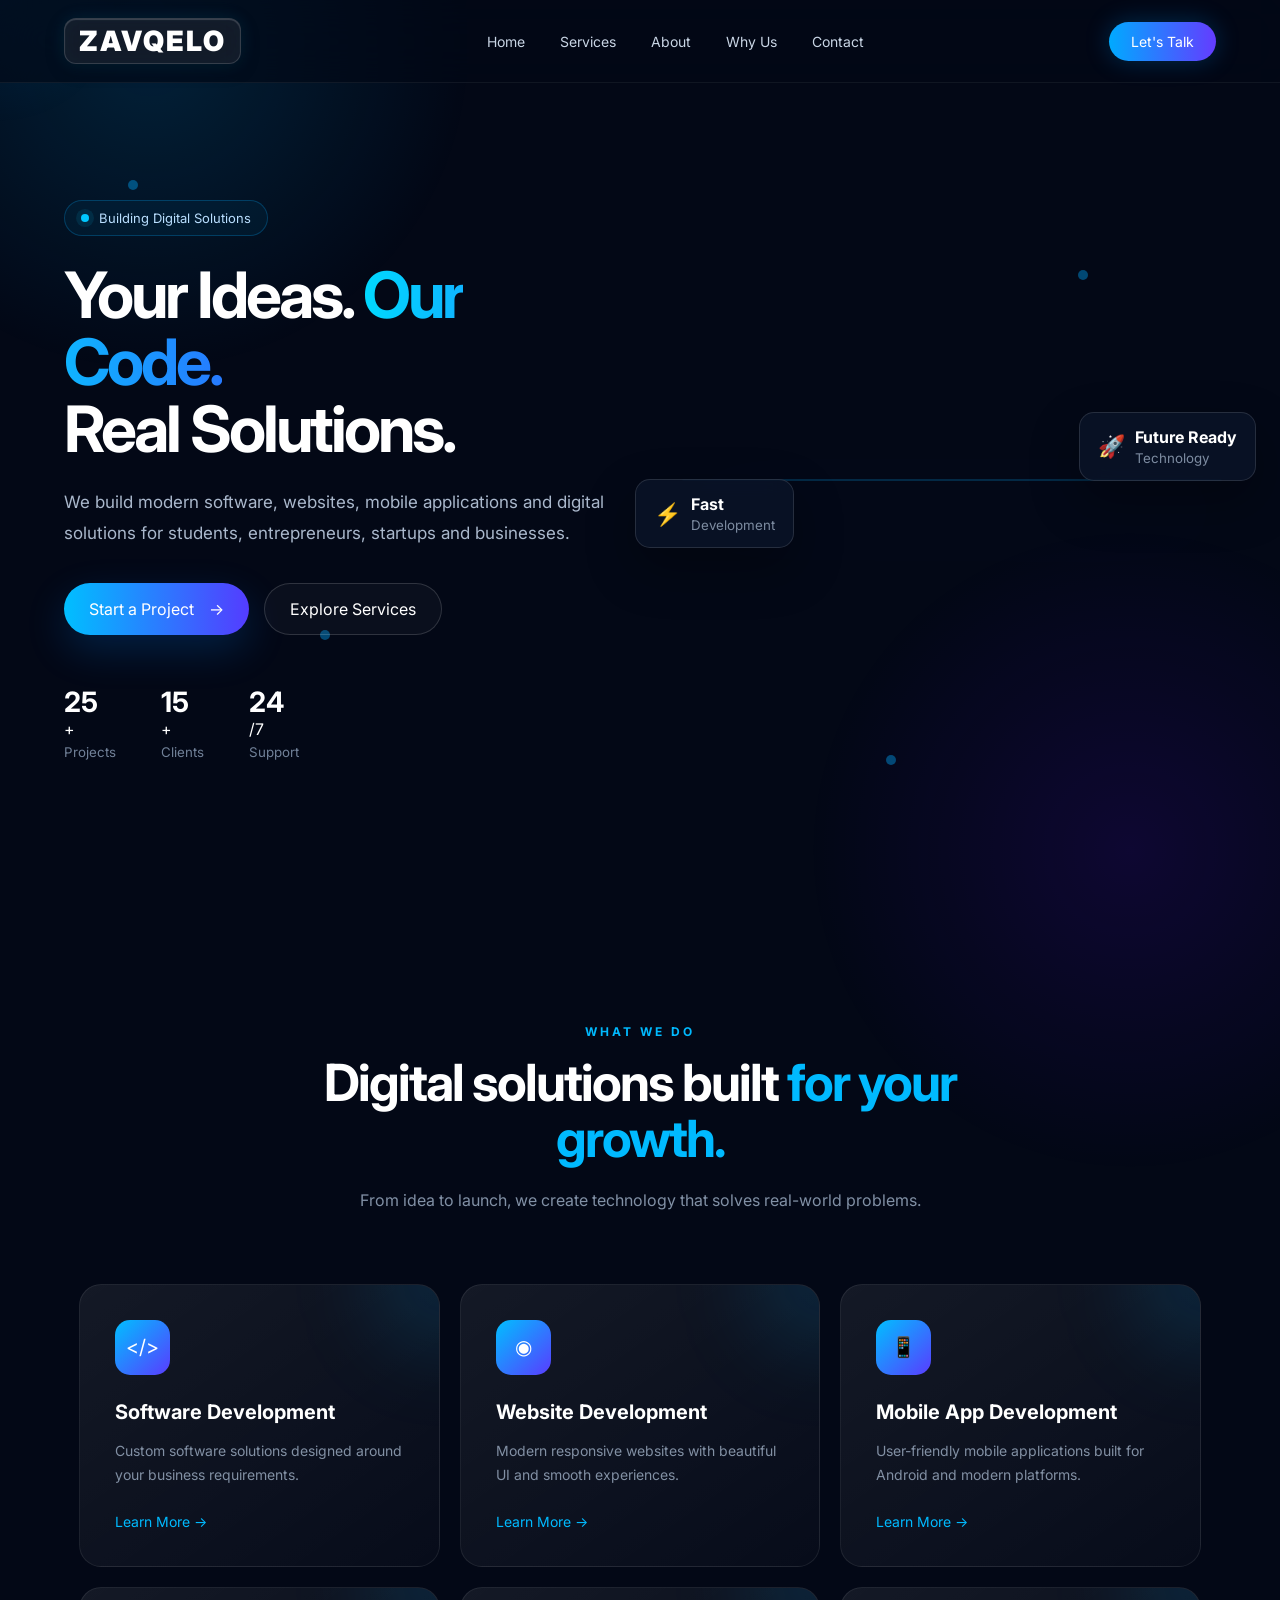
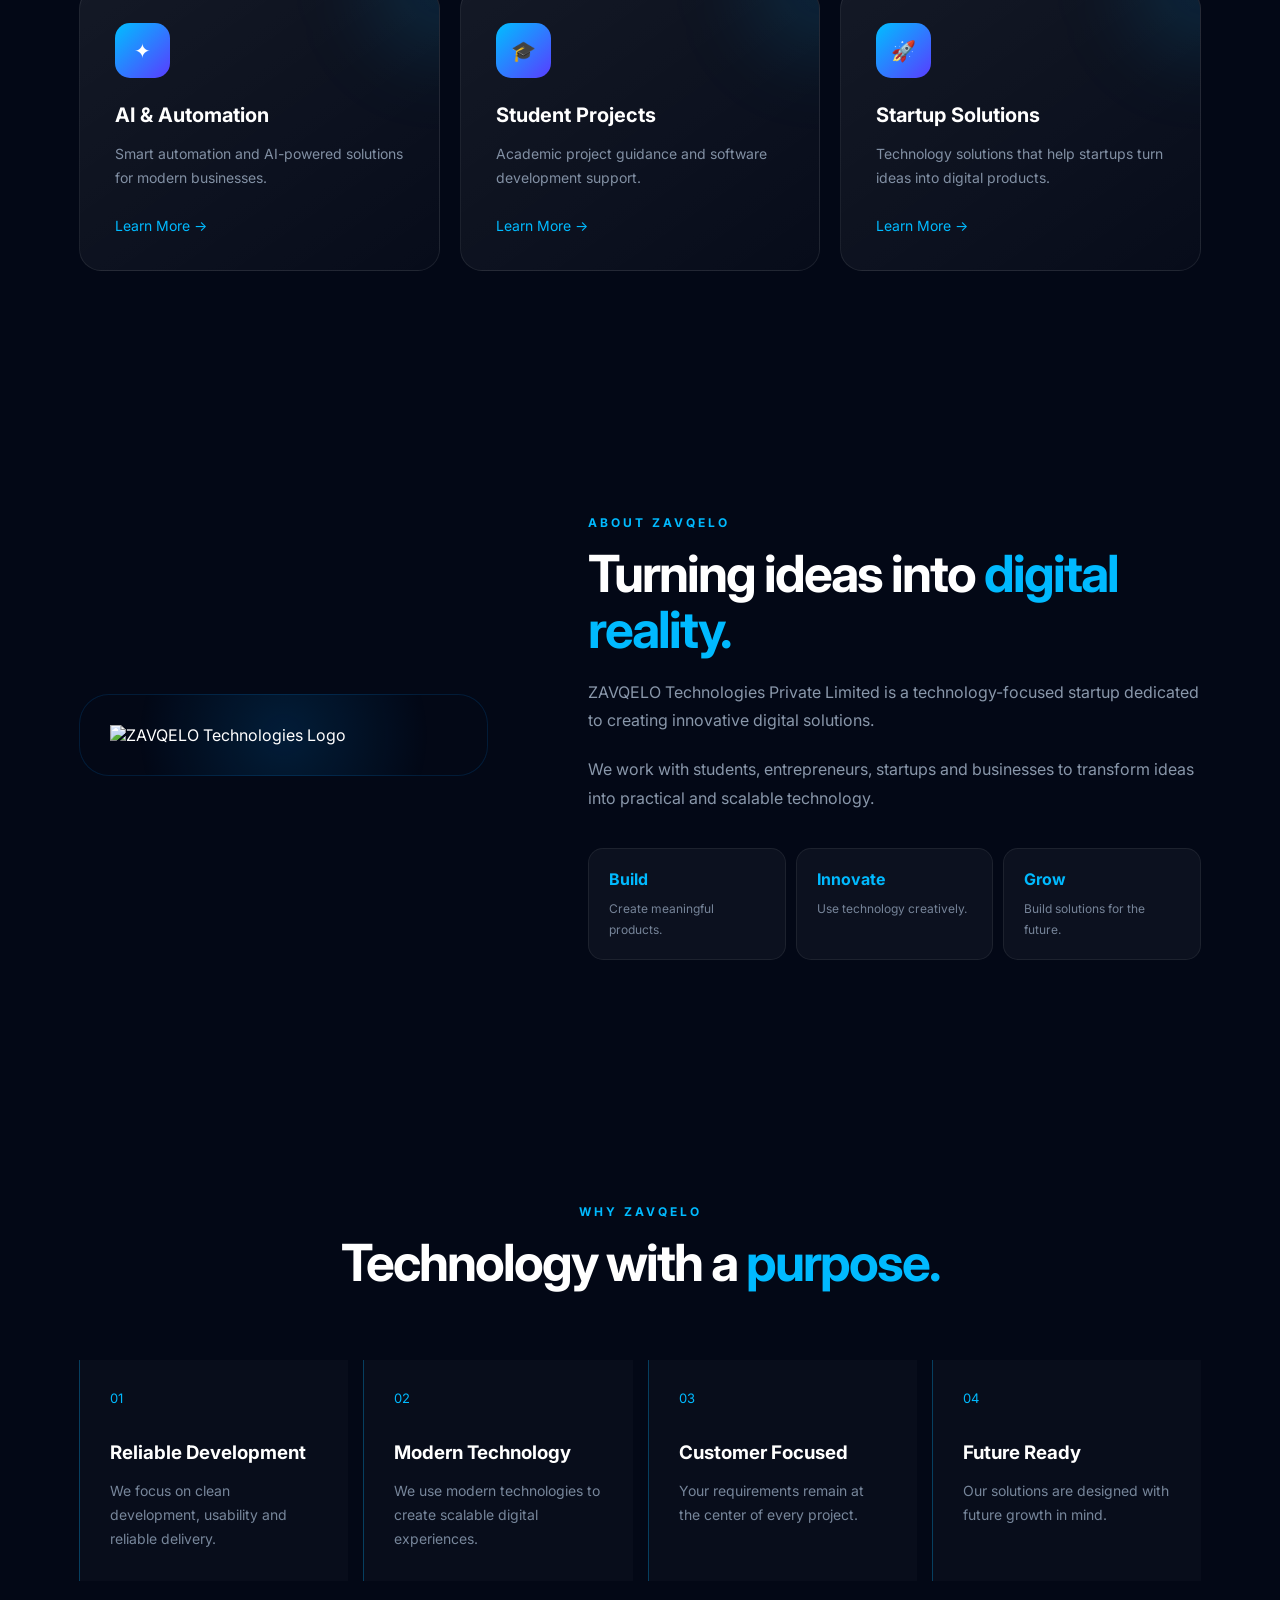
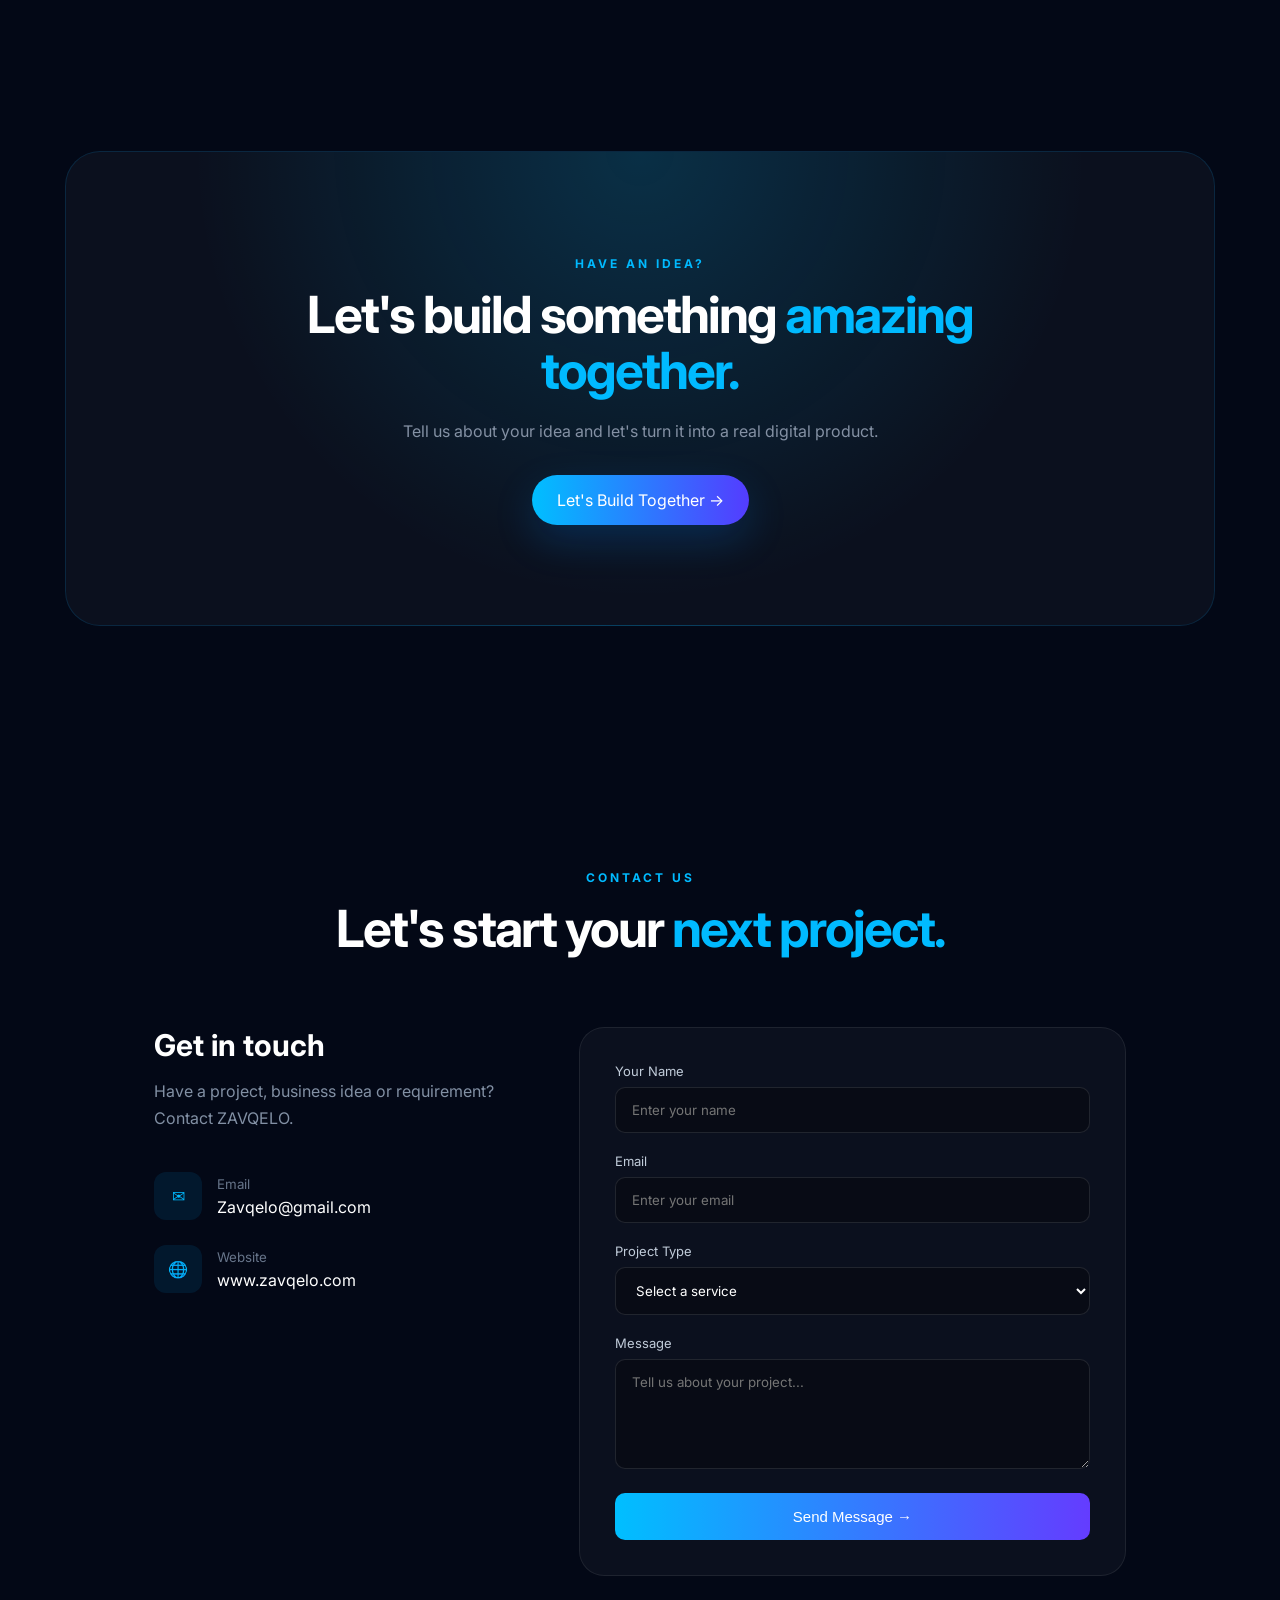
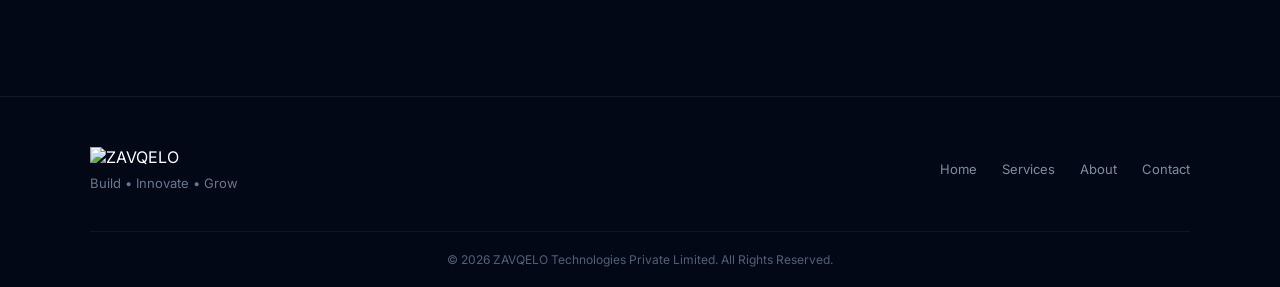
==== index.html @ 928e264f "Rename Iindex.html to index.html" ====
<!DOCTYPE html>
<html lang="en">

<head>
    <meta charset="UTF-8">

    <meta name="viewport"
        content="width=device-width, initial-scale=1.0">

    <meta name="description"
        content="ZAVQELO Technologies Private Limited - Build, Innovate, Grow">

    <title>ZAVQELO Technologies | Build • Innovate • Grow</title>

    <link rel="stylesheet" href="style.css">

    <link rel="preconnect"
        href="https://fonts.googleapis.com">

    <link rel="preconnect"
        href="https://fonts.gstatic.com" crossorigin>

    <link href="https://fonts.googleapis.com/css2?family=Inter:wght@400;500;600;700;800&display=swap"
        rel="stylesheet">

        
</head>

<body>

    <!-- Cursor Glow -->
    <div class="cursor-glow"></div>

    <!-- Background -->
    <div class="background-shapes">
        <span></span>
        <span></span>
        <span></span>
        <span></span>
    </div>


    <!-- NAVBAR -->

    <header class="navbar">

        <div class="nav-container">

         <h1 class="zavqelo-glass">ZAVQELO</h1>

            <nav id="navMenu">

                <a href="#home">Home</a>
                <a href="#services">Services</a>
                <a href="#about">About</a>
                <a href="#why-us">Why Us</a>
                <a href="#contact">Contact</a>

            </nav>

            <a href="#contact" class="nav-button">
                Let's Talk
            </a>

            <button class="menu-button" id="menuButton">
                ☰
            </button>

        </div>

    </header>


    <!-- HERO -->

    <section class="hero" id="home">

        <div class="hero-container">

            <div class="hero-content reveal">

                <div class="badge">
                    <span class="pulse-dot"></span>
                    Building Digital Solutions
                </div>
                

                <h1>
                    Your Ideas.
                    <span>Our Code.</span>
                    <br>
                    Real Solutions.
                </h1>

                <p class="hero-description">

                    We build modern software, websites,
                    mobile applications and digital solutions
                    for students, entrepreneurs, startups
                    and businesses.

                </p>

                <div class="hero-buttons">

                    <a href="#contact" class="primary-button">
                        Start a Project
                        <span>→</span>
                    </a>

                    <a href="#services" class="secondary-button">
                        Explore Services
                    </a>

                </div>

                <div class="hero-stats">

                    <div>
                        <strong class="counter" data-target="25">0</strong>+
                        <small>Projects</small>
                    </div>

                    <div>
                        <strong class="counter" data-target="15">0</strong>+
                        <small>Clients</small>
                    </div>

                    <div>
                        <strong class="counter" data-target="24">0</strong>/7
                        <small>Support</small>
                    </div>

                </div>

            </div>


            <div class="hero-visual reveal">

                <div class="visual-glow"></div>

                <div class="hero-image-card">

                    

                </div>

                <div class="floating-card card-one">

                    <span>⚡</span>

                    <div>
                        <strong>Fast</strong>
                        <small>Development</small>
                    </div>

                </div>


                <div class="floating-card card-two">

                    <span>🚀</span>

                    <div>
                        <strong>Future Ready</strong>
                        <small>Technology</small>
                    </div>

                </div>

            </div>

        </div>

    </section>


    <!-- SERVICES -->

    <section class="section" id="services">

        <div class="section-heading reveal">

            <span class="section-label">
                WHAT WE DO
            </span>

            <h2>
                Digital solutions built
                <span>for your growth.</span>
            </h2>

            <p>
                From idea to launch, we create technology
                that solves real-world problems.
            </p>

        </div>


        <div class="services-grid">

            <div class="service-card reveal">

                <div class="service-icon">
                    &lt;/&gt;
                </div>

                <h3>Software Development</h3>

                <p>
                    Custom software solutions designed
                    around your business requirements.
                </p>

                <a href="#contact">Learn More →</a>

            </div>


            <div class="service-card reveal">

                <div class="service-icon">
                    ◉
                </div>

                <h3>Website Development</h3>

                <p>
                    Modern responsive websites with
                    beautiful UI and smooth experiences.
                </p>

                <a href="#contact">Learn More →</a>

            </div>


            <div class="service-card reveal">

                <div class="service-icon">
                    📱
                </div>

                <h3>Mobile App Development</h3>

                <p>
                    User-friendly mobile applications
                    built for Android and modern platforms.
                </p>

                <a href="#contact">Learn More →</a>

            </div>


            <div class="service-card reveal">

                <div class="service-icon">
                    ✦
                </div>

                <h3>AI & Automation</h3>

                <p>
                    Smart automation and AI-powered
                    solutions for modern businesses.
                </p>

                <a href="#contact">Learn More →</a>

            </div>


            <div class="service-card reveal">

                <div class="service-icon">
                    🎓
                </div>

                <h3>Student Projects</h3>

                <p>
                    Academic project guidance and
                    software development support.
                </p>

                <a href="#contact">Learn More →</a>

            </div>


            <div class="service-card reveal">

                <div class="service-icon">
                    🚀
                </div>

                <h3>Startup Solutions</h3>

                <p>
                    Technology solutions that help startups
                    turn ideas into digital products.
                </p>

                <a href="#contact">Learn More →</a>

            </div>

        </div>

    </section>


    <!-- ABOUT -->

    <section class="about section" id="about">

        <div class="about-image reveal">

            <div class="about-image-wrapper">

                <img src="C:\Users\Gopi Saran\Desktop\ZAVQELO\images\Zavqelo.png"
                    alt="ZAVQELO Technologies Logo">

            </div>

        </div>


        <div class="about-content reveal">

            <span class="section-label">
                ABOUT ZAVQELO
            </span>

            <h2>
                Turning ideas into
                <span>digital reality.</span>
            </h2>

            <p>
                ZAVQELO Technologies Private Limited is a
                technology-focused startup dedicated to
                creating innovative digital solutions.
            </p>

            <p>
                We work with students, entrepreneurs,
                startups and businesses to transform ideas
                into practical and scalable technology.
            </p>


            <div class="mission-box">

                <div>
                    <strong>Build</strong>
                    <span>Create meaningful products.</span>
                </div>

                <div>
                    <strong>Innovate</strong>
                    <span>Use technology creatively.</span>
                </div>

                <div>
                    <strong>Grow</strong>
                    <span>Build solutions for the future.</span>
                </div>

            </div>

        </div>

    </section>


    <!-- WHY US -->

    <section class="section why-section" id="why-us">

        <div class="section-heading reveal">

            <span class="section-label">
                WHY ZAVQELO
            </span>

            <h2>
                Technology with a
                <span>purpose.</span>
            </h2>

        </div>


        <div class="why-grid">

            <div class="why-card reveal">

                <div class="why-number">
                    01
                </div>

                <h3>Reliable Development</h3>

                <p>
                    We focus on clean development,
                    usability and reliable delivery.
                </p>

            </div>


            <div class="why-card reveal">

                <div class="why-number">
                    02
                </div>

                <h3>Modern Technology</h3>

                <p>
                    We use modern technologies to create
                    scalable digital experiences.
                </p>

            </div>


            <div class="why-card reveal">

                <div class="why-number">
                    03
                </div>

                <h3>Customer Focused</h3>

                <p>
                    Your requirements remain at the
                    center of every project.
                </p>

            </div>


            <div class="why-card reveal">

                <div class="why-number">
                    04
                </div>

                <h3>Future Ready</h3>

                <p>
                    Our solutions are designed with
                    future growth in mind.
                </p>

            </div>

        </div>

    </section>


    <!-- CTA -->

    <section class="cta-section">

        <div class="cta-content reveal">

            <span class="section-label">
                HAVE AN IDEA?
            </span>

            <h2>
                Let's build something
                <span>amazing together.</span>
            </h2>

            <p>
                Tell us about your idea and let's turn it
                into a real digital product.
            </p>

            <a href="#contact" class="primary-button">
                Let's Build Together →
            </a>

        </div>

    </section>


    <!-- CONTACT -->

    <section class="contact section" id="contact">

        <div class="section-heading reveal">

            <span class="section-label">
                CONTACT US
            </span>

            <h2>
                Let's start your
                <span>next project.</span>
            </h2>

        </div>


        <div class="contact-container">

            <div class="contact-info reveal">

                <h3>
                    Get in touch
                </h3>

                <p>
                    Have a project, business idea or
                    requirement? Contact ZAVQELO.
                </p>


                <div class="contact-item">

                    <div class="contact-icon">
                        ✉
                    </div>

                    <div>
                        <small>Email</small>

                        <a href="mailto:Zavqelo@gmail.com">
                            Zavqelo@gmail.com
                        </a>
                    </div>

                </div>


                <div class="contact-item">

                    <div class="contact-icon">
                        🌐
                    </div>

                    <div>
                        <small>Website</small>

                        <span>
                            www.zavqelo.com
                        </span>
                    </div>

                </div>

            </div>


            <form class="contact-form reveal"
                id="contactForm">

                <div class="input-group">

                    <label>Your Name</label>

                    <input type="text"
                        id="name"
                        placeholder="Enter your name"
                        required>

                </div>


                <div class="input-group">

                    <label>Email</label>

                    <input type="email"
                        id="email"
                        placeholder="Enter your email"
                        required>

                </div>


                <div class="input-group">

                    <label>Project Type</label>

                    <select id="project">

                        <option value="">
                            Select a service
                        </option>

                        <option>
                            Website Development
                        </option>

                        <option>
                            Software Development
                        </option>

                        <option>
                            Mobile App
                        </option>

                        <option>
                            AI & Automation
                        </option>

                        <option>
                            Student Project
                        </option>

                        <option>
                            Startup Solution
                        </option>

                    </select>

                </div>


                <div class="input-group">

                    <label>Message</label>

                    <textarea id="message"
                        rows="5"
                        placeholder="Tell us about your project..."
                        required></textarea>

                </div>


                <button type="submit"
                    class="submit-button">

                    Send Message →

                </button>

            </form>

        </div>

    </section>


    <!-- FOOTER -->

    <footer>

        <div class="footer-container">

            <div class="footer-brand">

                <img src="C:\Users\Gopi Saran\Desktop\ZAVQELO\images\Zavqelo.png"
                    alt="ZAVQELO">

                <p>
                    Build • Innovate • Grow
                </p>

            </div>


            <div class="footer-links">

                <a href="#home">Home</a>
                <a href="#services">Services</a>
                <a href="#about">About</a>
                <a href="#contact">Contact</a>

            </div>

        </div>


        <div class="footer-bottom">

            <p>
                © 2026 ZAVQELO Technologies Private Limited.
                All Rights Reserved.
            </p>

        </div>

    </footer>
    


    <!-- JavaScript -->

    <script src="script.js"></script>

</body>

</html>
---- style.css ----
* {
    margin: 0;
    padding: 0;
    box-sizing: border-box;
}

html {
    scroll-behavior: smooth;
}

body {
    font-family: "Inter", sans-serif;
    background: #030816;
    color: white;
    overflow-x: hidden;
}


/* =========================
   BACKGROUND
========================= */

body::before {
    content: "";
    position: fixed;
    width: 700px;
    height: 700px;

    background: radial-gradient(
        circle,
        rgba(0, 174, 255, 0.15),
        transparent 65%
    );

    top: -300px;
    left: -200px;

    z-index: -2;
}

body::after {
    content: "";
    position: fixed;
    width: 700px;
    height: 700px;

    background: radial-gradient(
        circle,
        rgba(98, 0, 255, 0.12),
        transparent 65%
    );

    bottom: -300px;
    right: -200px;

    z-index: -2;
}


.background-shapes span {
    position: fixed;

    width: 10px;
    height: 10px;

    border-radius: 50%;

    background: #00aaff;

    opacity: 0.4;

    animation: floating 10s infinite ease-in-out;

    z-index: -1;
}

.background-shapes span:nth-child(1) {
    top: 20%;
    left: 10%;
}

.background-shapes span:nth-child(2) {
    top: 70%;
    left: 25%;

    animation-delay: 2s;
}

.background-shapes span:nth-child(3) {
    top: 30%;
    right: 15%;

    animation-delay: 4s;
}

.background-shapes span:nth-child(4) {
    bottom: 15%;
    right: 30%;

    animation-delay: 6s;
}

@keyframes floating {

    0%, 100% {
        transform: translateY(0);
    }

    50% {
        transform: translateY(-50px);
    }
}


/* =========================
   CURSOR
========================= */

.cursor-glow {
    position: fixed;

    width: 250px;
    height: 250px;

    border-radius: 50%;

    background: radial-gradient(
        circle,
        rgba(0, 157, 255, 0.08),
        transparent 70%
    );

    pointer-events: none;

    transform: translate(-50%, -50%);

    z-index: 0;
}


/* =========================
   NAVBAR
========================= */

.navbar {
    position: fixed;

    width: 100%;

    top: 0;
    left: 0;

    z-index: 1000;

    padding: 18px 5%;

    background: rgba(3, 8, 22, 0.65);

    backdrop-filter: blur(20px);

    border-bottom: 1px solid rgba(255,255,255,0.06);
}

.nav-container {
    max-width: 1250px;

    margin: auto;

    display: flex;

    align-items: center;

    justify-content: space-between;
}

.logo-area img {
    width: 150px;

    height: auto;

    object-fit: contain;
}

nav {
    display: flex;

    gap: 35px;
}

nav a {
    color: #c9d5e5;

    text-decoration: none;

    font-size: 14px;

    transition: 0.3s;
}

nav a:hover {
    color: #00aaff;
}


.nav-button {
    text-decoration: none;

    color: white;

    padding: 11px 22px;

    border-radius: 30px;

    background: linear-gradient(
        90deg,
        #00aaff,
        #643cff
    );

    font-size: 14px;

    box-shadow:
        0 0 25px rgba(0,150,255,0.25);

    transition: 0.3s;
}

.nav-button:hover {
    transform: translateY(-3px);
    box-shadow:
        0 10px 30px rgba(0,150,255,0.4);
}

.menu-button {
    display: none;

    background: transparent;

    border: none;

    color: white;

    font-size: 25px;

    cursor: pointer;
}


/* =========================
   HERO
========================= */

.hero {
    min-height: 100vh;

    display: flex;

    align-items: center;

    padding: 140px 5% 80px;
}

.hero-container {
    max-width: 1250px;

    width: 100%;

    margin: auto;

    display: grid;

    grid-template-columns: 1fr 1fr;

    align-items: center;

    gap: 70px;
}

.badge {
    display: inline-flex;

    align-items: center;

    gap: 10px;

    padding: 9px 16px;

    border: 1px solid rgba(0,170,255,0.25);

    border-radius: 50px;

    background: rgba(0,170,255,0.05);

    color: #b9dfff;

    font-size: 13px;

    margin-bottom: 25px;
}

.pulse-dot {
    width: 8px;
    height: 8px;

    background: #00c8ff;

    border-radius: 50%;

    box-shadow:
        0 0 0 5px rgba(0,200,255,0.1);

    animation: pulse 2s infinite;
}

@keyframes pulse {

    50% {
        box-shadow:
            0 0 0 10px rgba(0,200,255,0);
    }
}

.hero h1 {
    font-size: clamp(45px, 5vw, 75px);

    line-height: 1.05;

    letter-spacing: -3px;

    margin-bottom: 25px;
}

.hero h1 span {
    background: linear-gradient(
        90deg,
        #00d9ff,
        #267aff,
        #9a3cff
    );

    -webkit-background-clip: text;

    -webkit-text-fill-color: transparent;

    background-size: 200%;

    animation: gradientMove 5s infinite linear;
}

@keyframes gradientMove {

    0% {
        background-position: 0%;
    }

    100% {
        background-position: 200%;
    }
}

.hero-description {
    max-width: 650px;

    color: #aab8cc;

    font-size: 17px;

    line-height: 1.8;

    margin-bottom: 35px;
}


/* BUTTONS */

.hero-buttons {
    display: flex;

    gap: 15px;

    flex-wrap: wrap;
}

.primary-button {
    display: inline-flex;

    align-items: center;

    gap: 15px;

    text-decoration: none;

    color: white;

    padding: 15px 25px;

    border-radius: 50px;

    background: linear-gradient(
        90deg,
        #00bfff,
        #543cff
    );

    transition: 0.3s;

    box-shadow:
        0 15px 40px rgba(0,130,255,0.2);
}

.primary-button:hover {
    transform: translateY(-4px);

    box-shadow:
        0 20px 50px rgba(0,130,255,0.4);
}

.secondary-button {
    display: inline-flex;

    align-items: center;

    padding: 15px 25px;

    border-radius: 50px;

    text-decoration: none;

    color: white;

    border: 1px solid rgba(255,255,255,0.15);

    background: rgba(255,255,255,0.03);

    transition: 0.3s;
}

.secondary-button:hover {
    background: rgba(255,255,255,0.08);
}


/* STATS */

.hero-stats {
    display: flex;

    gap: 45px;

    margin-top: 50px;
}

.hero-stats div {
    display: flex;

    flex-direction: column;
}

.hero-stats strong {
    font-size: 28px;

    color: white;
}

.hero-stats small {
    color: #718198;

    margin-top: 5px;
}


/* HERO IMAGE */

.hero-visual {
    position: relative;

    display: flex;

    justify-content: center;

    align-items: center;
}

.hero-image-card {
    position: relative;

    width: 100%;

    border-radius: 25px;

    overflow: hidden;

    border: 1px solid rgba(0,170,255,0.2);

    box-shadow:
        0 30px 100px rgba(0,90,255,0.25);

    transform: perspective(1000px)
        rotateY(-5deg);

    transition: 0.5s;
}

.hero-image-card:hover {
    transform: perspective(1000px)
        rotateY(0deg)
        translateY(-10px);
}

.hero-image-card img {
    width: 100%;

    display: block;
}


/* FLOATING CARDS */

.floating-card {
    position: absolute;

    display: flex;

    align-items: center;

    gap: 10px;

    padding: 14px 18px;

    border-radius: 15px;

    background: rgba(10,20,40,0.8);

    backdrop-filter: blur(15px);

    border: 1px solid rgba(255,255,255,0.12);

    box-shadow:
        0 20px 50px rgba(0,0,0,0.3);

    animation: floatCard 4s ease-in-out infinite;
}

.floating-card span {
    font-size: 22px;
}

.floating-card strong,
.floating-card small {
    display: block;
}

.floating-card small {
    color: #7d8ca1;

    margin-top: 3px;
}

.card-one {
    top: 10%;

    left: -40px;
}

.card-two {
    bottom: 10%;

    right: -40px;

    animation-delay: 1.5s;
}

@keyframes floatCard {

    0%, 100% {
        transform: translateY(0);
    }

    50% {
        transform: translateY(-15px);
    }
}


/* =========================
   GENERAL SECTION
========================= */

.section {
    max-width: 1250px;

    margin: auto;

    padding: 120px 5%;
}

.section-heading {
    max-width: 700px;

    margin: 0 auto 70px;

    text-align: center;
}

.section-label {
    color: #00baff;

    font-size: 12px;

    font-weight: 700;

    letter-spacing: 3px;

    display: inline-block;

    margin-bottom: 15px;
}

.section-heading h2,
.about-content h2,
.cta-content h2 {
    font-size: clamp(35px, 4vw, 55px);

    line-height: 1.1;

    letter-spacing: -2px;

    margin-bottom: 20px;
}

.section-heading h2 span,
.about-content h2 span,
.cta-content h2 span {
    color: #00baff;
}

.section-heading p {
    color: #8190a5;

    line-height: 1.7;
}


/* =========================
   SERVICES
========================= */

.services-grid {
    display: grid;

    grid-template-columns:
        repeat(3, 1fr);

    gap: 20px;
}

.service-card {
    padding: 35px;

    border-radius: 22px;

    background:
        linear-gradient(
            145deg,
            rgba(255,255,255,0.07),
            rgba(255,255,255,0.02)
        );

    border: 1px solid rgba(255,255,255,0.08);

    transition: 0.4s;

    position: relative;

    overflow: hidden;
}

.service-card::before {
    content: "";

    position: absolute;

    width: 150px;
    height: 150px;

    border-radius: 50%;

    background: rgba(0,170,255,0.12);

    filter: blur(40px);

    top: -80px;
    right: -80px;

    transition: 0.4s;
}

.service-card:hover {
    transform: translateY(-10px);

    border-color:
        rgba(0,180,255,0.3);

    box-shadow:
        0 20px 50px rgba(0,100,255,0.12);
}

.service-card:hover::before {
    transform: scale(2);
}

.service-icon {
    width: 55px;
    height: 55px;

    display: flex;

    align-items: center;

    justify-content: center;

    border-radius: 15px;

    background:
        linear-gradient(
            135deg,
            #00bfff,
            #593cff
        );

    font-size: 20px;

    margin-bottom: 25px;
}

.service-card h3 {
    font-size: 20px;

    margin-bottom: 15px;
}

.service-card p {
    color: #8290a4;

    line-height: 1.7;

    font-size: 14px;

    margin-bottom: 25px;
}

.service-card a {
    color: #00baff;

    text-decoration: none;

    font-size: 14px;
}


/* =========================
   ABOUT
========================= */

.about {
    display: grid;

    grid-template-columns: 0.8fr 1.2fr;

    gap: 100px;

    align-items: center;
}

.about-image-wrapper {
    padding: 30px;

    border-radius: 30px;

    background:
        radial-gradient(
            circle,
            rgba(0,150,255,0.15),
            transparent 70%
        );

    border: 1px solid rgba(0,150,255,0.15);

    animation: logoFloat 5s infinite ease-in-out;
}

.about-image-wrapper img {
    width: 100%;

    display: block;
}

@keyframes logoFloat {

    0%, 100% {
        transform: translateY(0);
    }

    50% {
        transform: translateY(-12px);
    }
}

.about-content > p {
    color: #8997aa;

    line-height: 1.8;

    margin-bottom: 20px;
}

.mission-box {
    display: grid;

    grid-template-columns:
        repeat(3, 1fr);

    gap: 10px;

    margin-top: 35px;
}

.mission-box div {
    padding: 20px;

    border-radius: 15px;

    background: rgba(255,255,255,0.04);

    border: 1px solid rgba(255,255,255,0.07);
}

.mission-box strong {
    display: block;

    color: #00baff;

    margin-bottom: 8px;
}

.mission-box span {
    color: #768499;

    font-size: 12px;

    line-height: 1.5;
}


/* =========================
   WHY US
========================= */

.why-section {
    max-width: 1250px;
}

.why-grid {
    display: grid;

    grid-template-columns:
        repeat(4, 1fr);

    gap: 15px;
}

.why-card {
    padding: 30px;

    border-left:
        1px solid rgba(0,180,255,0.3);

    background:
        rgba(255,255,255,0.025);

    transition: 0.3s;
}

.why-card:hover {
    transform: translateY(-7px);

    background:
        rgba(0,150,255,0.05);
}

.why-number {
    color: #00baff;

    font-size: 13px;

    margin-bottom: 35px;
}

.why-card h3 {
    margin-bottom: 15px;
}

.why-card p {
    color: #77869b;

    line-height: 1.7;

    font-size: 14px;
}


/* =========================
   CTA
========================= */

.cta-section {
    max-width: 1150px;

    margin: 50px auto 120px;

    padding: 100px 30px;

    text-align: center;

    border-radius: 35px;

    background:
        radial-gradient(
            circle at 50% 0%,
            rgba(0,190,255,0.18),
            transparent 60%
        ),
        rgba(255,255,255,0.035);

    border: 1px solid rgba(0,170,255,0.15);
}

.cta-content {
    max-width: 700px;

    margin: auto;
}

.cta-content p {
    color: #8491a4;

    margin-bottom: 30px;

    line-height: 1.7;
}


/* =========================
   CONTACT
========================= */

.contact {
    max-width: 1100px;
}

.contact-container {
    display: grid;

    grid-template-columns: 0.8fr 1.2fr;

    gap: 60px;
}

.contact-info h3 {
    font-size: 30px;

    margin-bottom: 15px;
}

.contact-info > p {
    color: #8290a4;

    line-height: 1.7;

    margin-bottom: 40px;
}

.contact-item {
    display: flex;

    align-items: center;

    gap: 15px;

    margin-bottom: 25px;
}

.contact-icon {
    width: 48px;
    height: 48px;

    border-radius: 12px;

    display: flex;

    align-items: center;

    justify-content: center;

    background:
        rgba(0,170,255,0.1);

    color: #00baff;
}

.contact-item small,
.contact-item a,
.contact-item span {
    display: block;
}

.contact-item small {
    color: #67758a;

    margin-bottom: 5px;
}

.contact-item a,
.contact-item span {
    color: white;

    text-decoration: none;
}


/* FORM */

.contact-form {
    padding: 35px;

    border-radius: 25px;

    background:
        rgba(255,255,255,0.035);

    border:
        1px solid rgba(255,255,255,0.08);
}

.input-group {
    margin-bottom: 20px;
}

.input-group label {
    display: block;

    font-size: 13px;

    margin-bottom: 8px;

    color: #c1ccda;
}

.input-group input,
.input-group select,
.input-group textarea {
    width: 100%;

    padding: 14px 16px;

    border-radius: 10px;

    border:
        1px solid rgba(255,255,255,0.1);

    background:
        rgba(0,0,0,0.25);

    color: white;

    outline: none;

    font-family: inherit;

    transition: 0.3s;
}

.input-group input:focus,
.input-group select:focus,
.input-group textarea:focus {
    border-color: #00aaff;

    box-shadow:
        0 0 20px rgba(0,160,255,0.1);
}

.input-group textarea {
    resize: vertical;
}

.input-group select option {
    background: #071126;
}

.submit-button {
    width: 100%;

    padding: 15px;

    border: none;

    border-radius: 10px;

    background:
        linear-gradient(
            90deg,
            #00bfff,
            #643cff
        );

    color: white;

    font-size: 15px;

    cursor: pointer;

    transition: 0.3s;
}

.submit-button:hover {
    transform: translateY(-3px);

    box-shadow:
        0 15px 35px rgba(0,130,255,0.25);
}


/* =========================
   FOOTER
========================= */

footer {
    border-top:
        1px solid rgba(255,255,255,0.07);

    padding: 50px 5% 20px;
}

.footer-container {
    max-width: 1100px;

    margin: auto;

    display: flex;

    justify-content: space-between;

    align-items: center;
}

.footer-brand img {
    width: 150px;
}

.footer-brand p {
    color: #68778d;

    font-size: 13px;

    margin-top: 8px;
}

.footer-links {
    display: flex;

    gap: 25px;
}

.footer-links a {
    color: #7e8da2;

    text-decoration: none;

    font-size: 13px;

    transition: 0.3s;
}

.footer-links a:hover {
    color: #00baff;
}

.footer-bottom {
    max-width: 1100px;

    margin: 40px auto 0;

    padding-top: 20px;

    border-top:
        1px solid rgba(255,255,255,0.05);

    text-align: center;

    color: #526075;

    font-size: 12px;
}


/* =========================
   SCROLL ANIMATION
========================= */

.reveal {
    opacity: 0;

    transform: translateY(40px);

    transition:
        opacity 0.8s ease,
        transform 0.8s ease;
}

.reveal.active {
    opacity: 1;

    transform: translateY(0);
}


/* =========================
   MOBILE
========================= */

@media(max-width: 900px) {

    nav {
        position: absolute;

        top: 75px;

        left: 5%;

        right: 5%;

        display: none;

        flex-direction: column;

        padding: 25px;

        background: rgba(5,12,28,0.95);

        backdrop-filter: blur(20px);

        border-radius: 15px;

        border: 1px solid rgba(255,255,255,0.1);
    }

    nav.active {
        display: flex;
    }

    .nav-button {
        display: none;
    }

    .menu-button {
        display: block;
    }

    .hero-container {
        grid-template-columns: 1fr;

        text-align: center;
    }

    .hero-description {
        margin-left: auto;
        margin-right: auto;
    }

    .hero-buttons {
        justify-content: center;
    }

    .hero-stats {
        justify-content: center;
    }

    .hero-visual {
        margin-top: 30px;
    }

    .services-grid {
        grid-template-columns:
            repeat(2, 1fr);
    }

    .about {
        grid-template-columns: 1fr;

        gap: 50px;
    }

    .why-grid {
        grid-template-columns:
            repeat(2, 1fr);
    }

    .contact-container {
        grid-template-columns: 1fr;
    }
}


@media(max-width: 600px) {

    .navbar {
        padding: 15px 5%;
    }

    .logo-area img {
        width: 120px;
    }

    .hero {
        padding-top: 120px;
    }

    .hero h1 {
        font-size: 43px;

        letter-spacing: -2px;
    }

    .hero-description {
        font-size: 15px;
    }

    .hero-stats {
        gap: 25px;
    }

    .hero-stats strong {
        font-size: 23px;
    }

    .services-grid {
        grid-template-columns: 1fr;
    }

    .why-grid {
        grid-template-columns: 1fr;
    }

    .mission-box {
        grid-template-columns: 1fr;
    }

    .floating-card {
        display: none;
    }

    .section {
        padding: 80px 5%;
    }

    .cta-section {
        margin-left: 5%;
        margin-right: 5%;

        padding: 70px 20px;
    }

    .footer-container {
        flex-direction: column;

        gap: 30px;

        text-align: center;
    }

    .footer-links {
        flex-wrap: wrap;

        justify-content: center;
    }

}
/* ===== ZAVQELO GLASS TEXT ===== */

.zavqelo-glass {
    display: inline-block;

    font-size: 28px;
    line-height: 1;
    font-weight: 900;
    letter-spacing: 2px;

    color: #ffffff;

    padding: 8px 14px;
    border-radius: 12px;

    /* Glass effect */
    background: rgba(255, 255, 255, 0.07);
    border: 1px solid rgba(255, 255, 255, 0.15);

    backdrop-filter: blur(12px);
    -webkit-backdrop-filter: blur(12px);

    /* Soft glow */
    box-shadow:
        0 5px 20px rgba(0, 0, 0, 0.2),
        inset 0 1px 1px rgba(255, 255, 255, 0.18),
        0 0 18px rgba(0, 200, 255, 0.12);

    /* Small floating animation */
    animation: zavqeloFloat 3.5s ease-in-out infinite;

    transition: 0.3s ease;
}


/* Floating */

@keyframes zavqeloFloat {

    0%, 100% {
        transform: translateY(0);
    }

    50% {
        transform: translateY(-5px);
    }
}


/* Hover */

.zavqelo-glass:hover {
    transform: translateY(-6px) scale(1.03);

    background: rgba(255, 255, 255, 0.11);

    border-color: rgba(0, 210, 255, 0.45);

    box-shadow:
        0 8px 25px rgba(0, 0, 0, 0.25),
        0 0 22px rgba(0, 210, 255, 0.25);
}
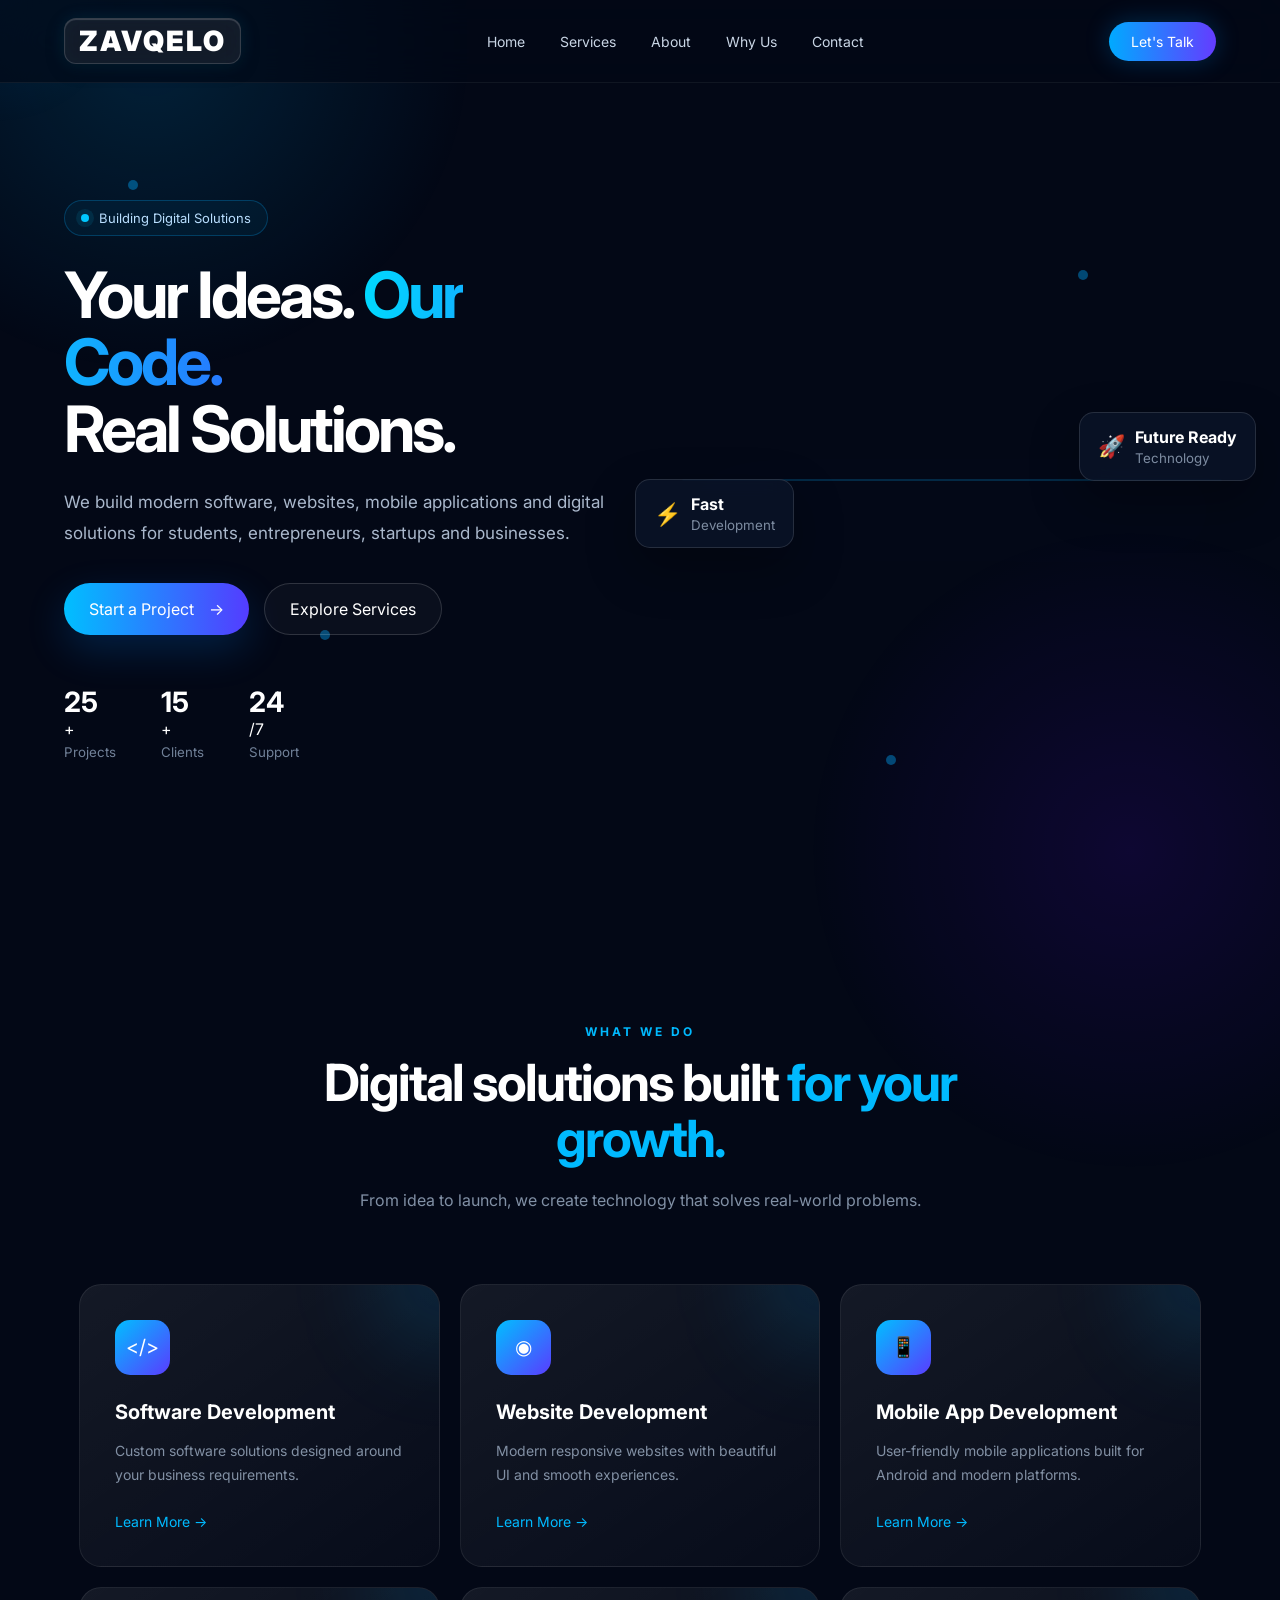
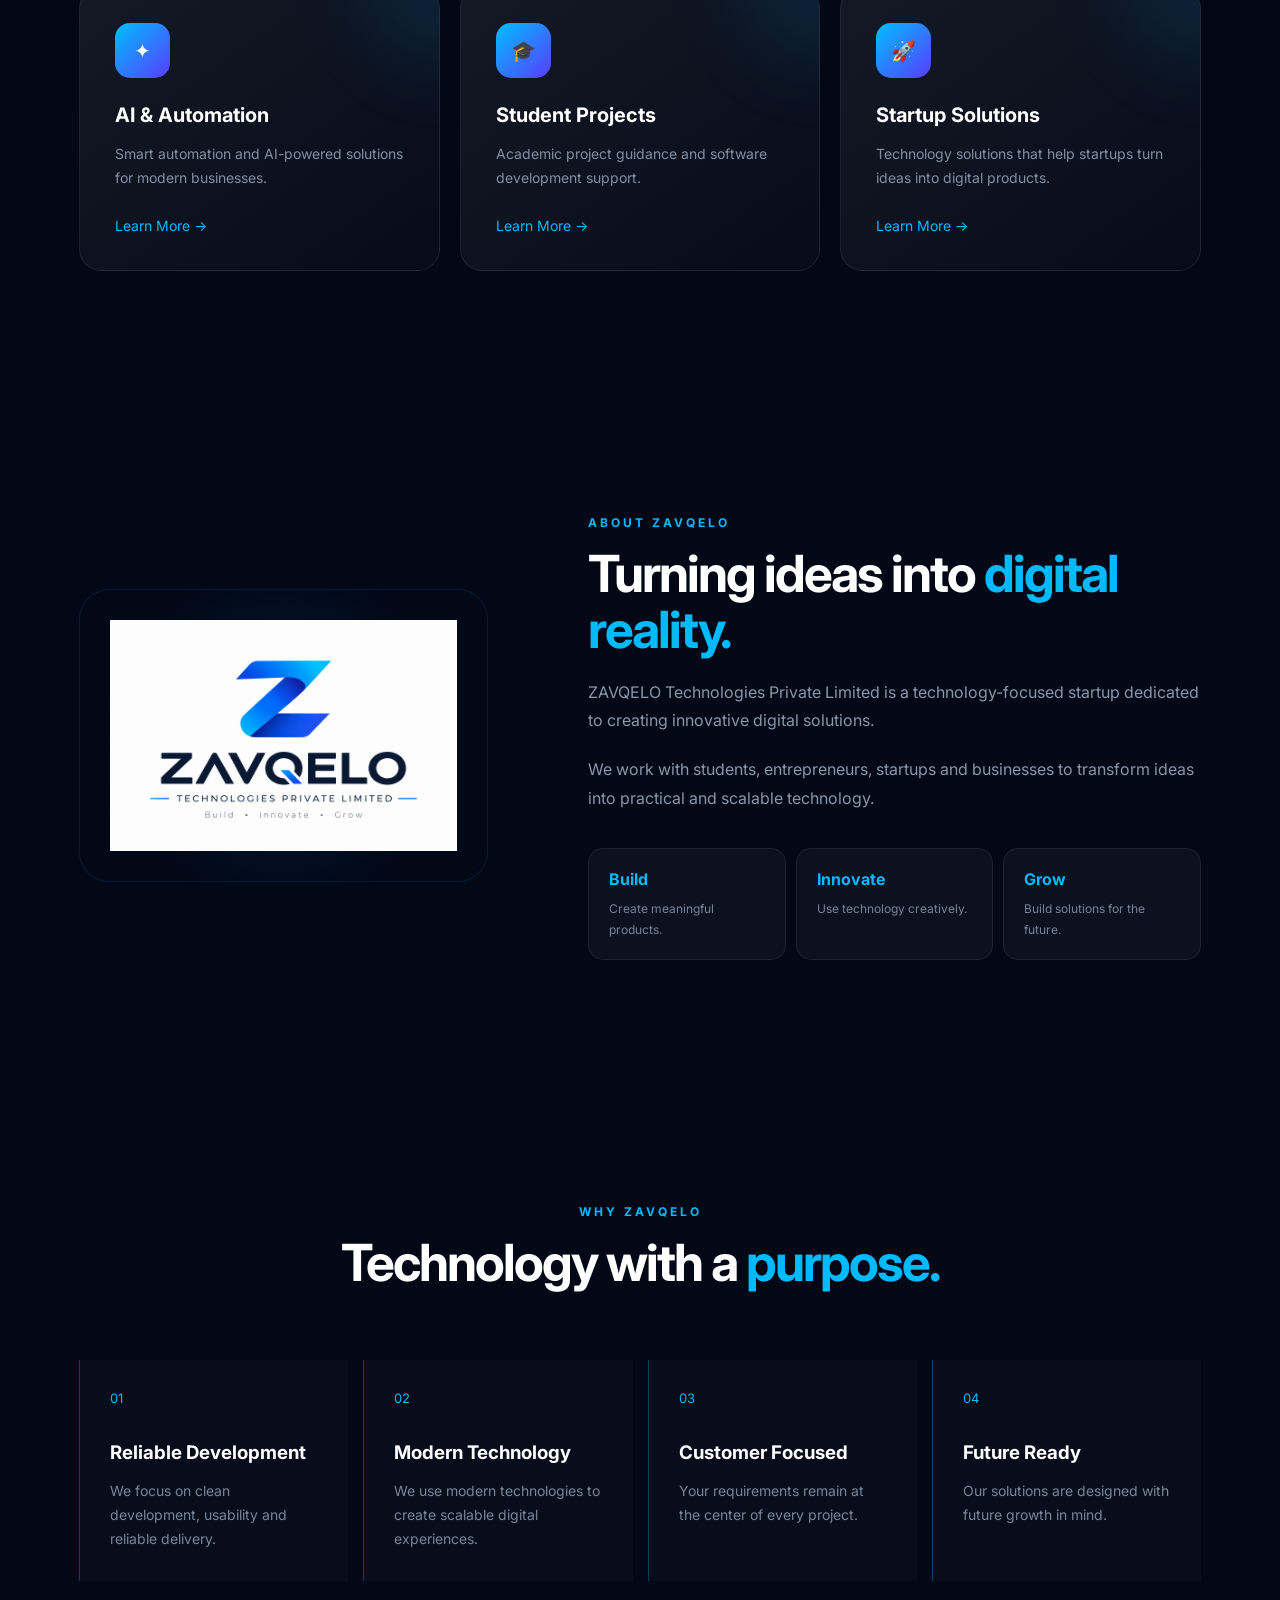
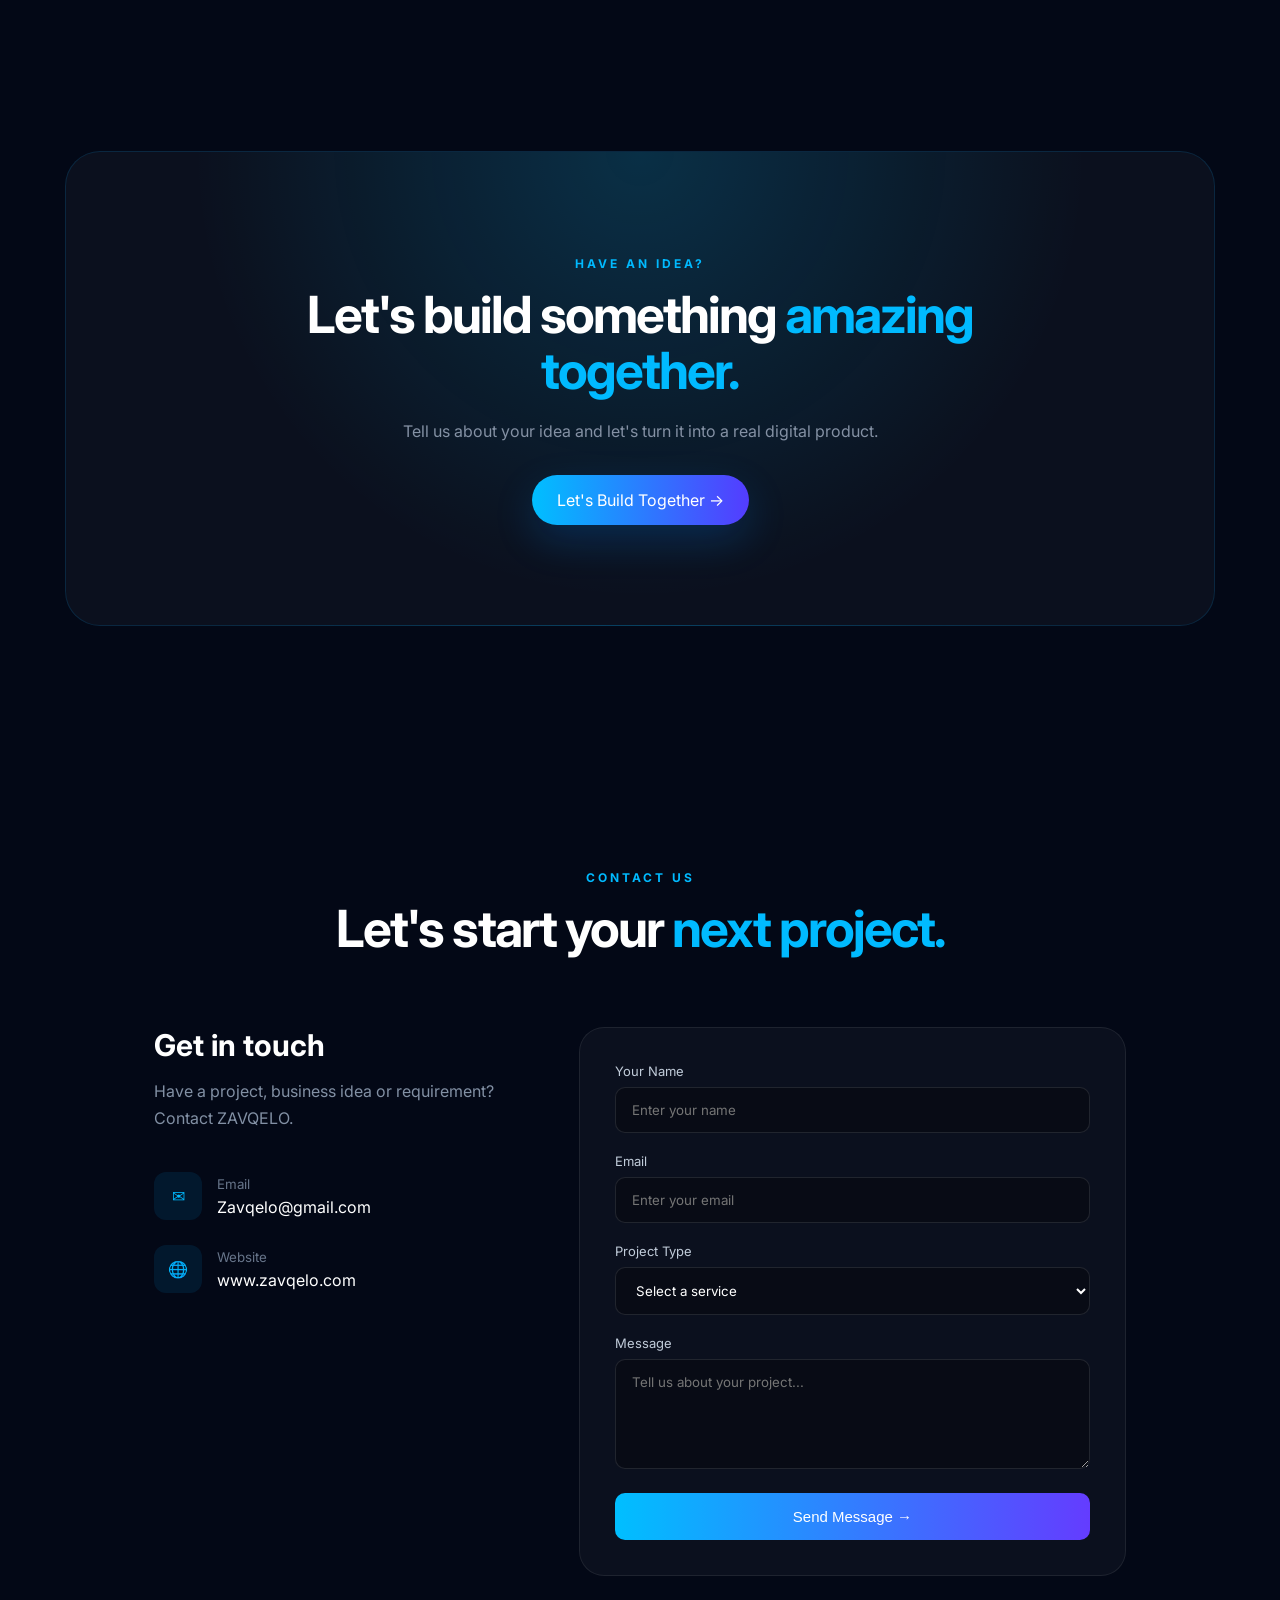
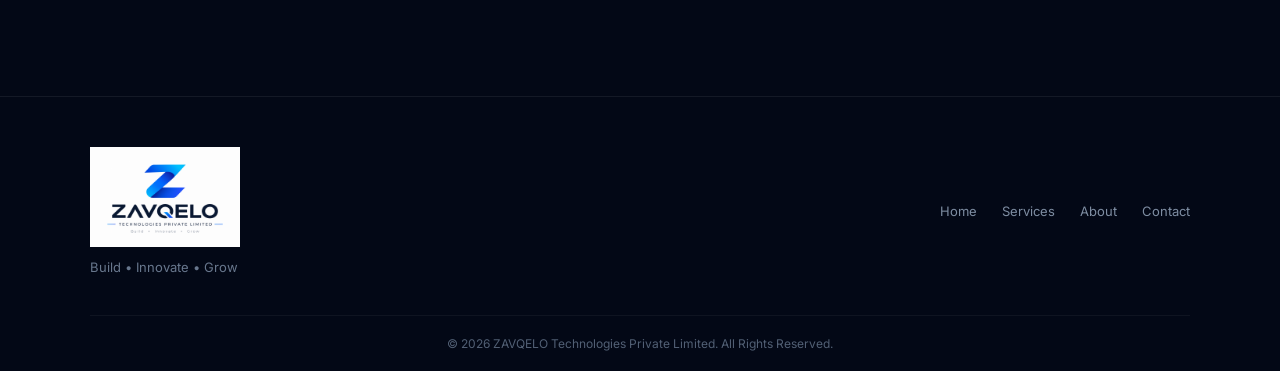
==== commit 8190e764: "Update index.html" ====
--- a/index.html
+++ b/index.html
@@ -321,8 +321,7 @@
 
             <div class="about-image-wrapper">
 
-                <img src="C:\Users\Gopi Saran\Desktop\ZAVQELO\images\Zavqelo.png"
-                    alt="ZAVQELO Technologies Logo">
+                <img src="Zavqelo.png" alt="ZAVQELO Technologies Logo">
 
             </div>
 
@@ -662,8 +661,7 @@
 
             <div class="footer-brand">
 
-                <img src="C:\Users\Gopi Saran\Desktop\ZAVQELO\images\Zavqelo.png"
-                    alt="ZAVQELO">
+                <img src="Zavqelo.png" alt="ZAVQELO Technologies Logo">
 
                 <p>
                     Build • Innovate • Grow
